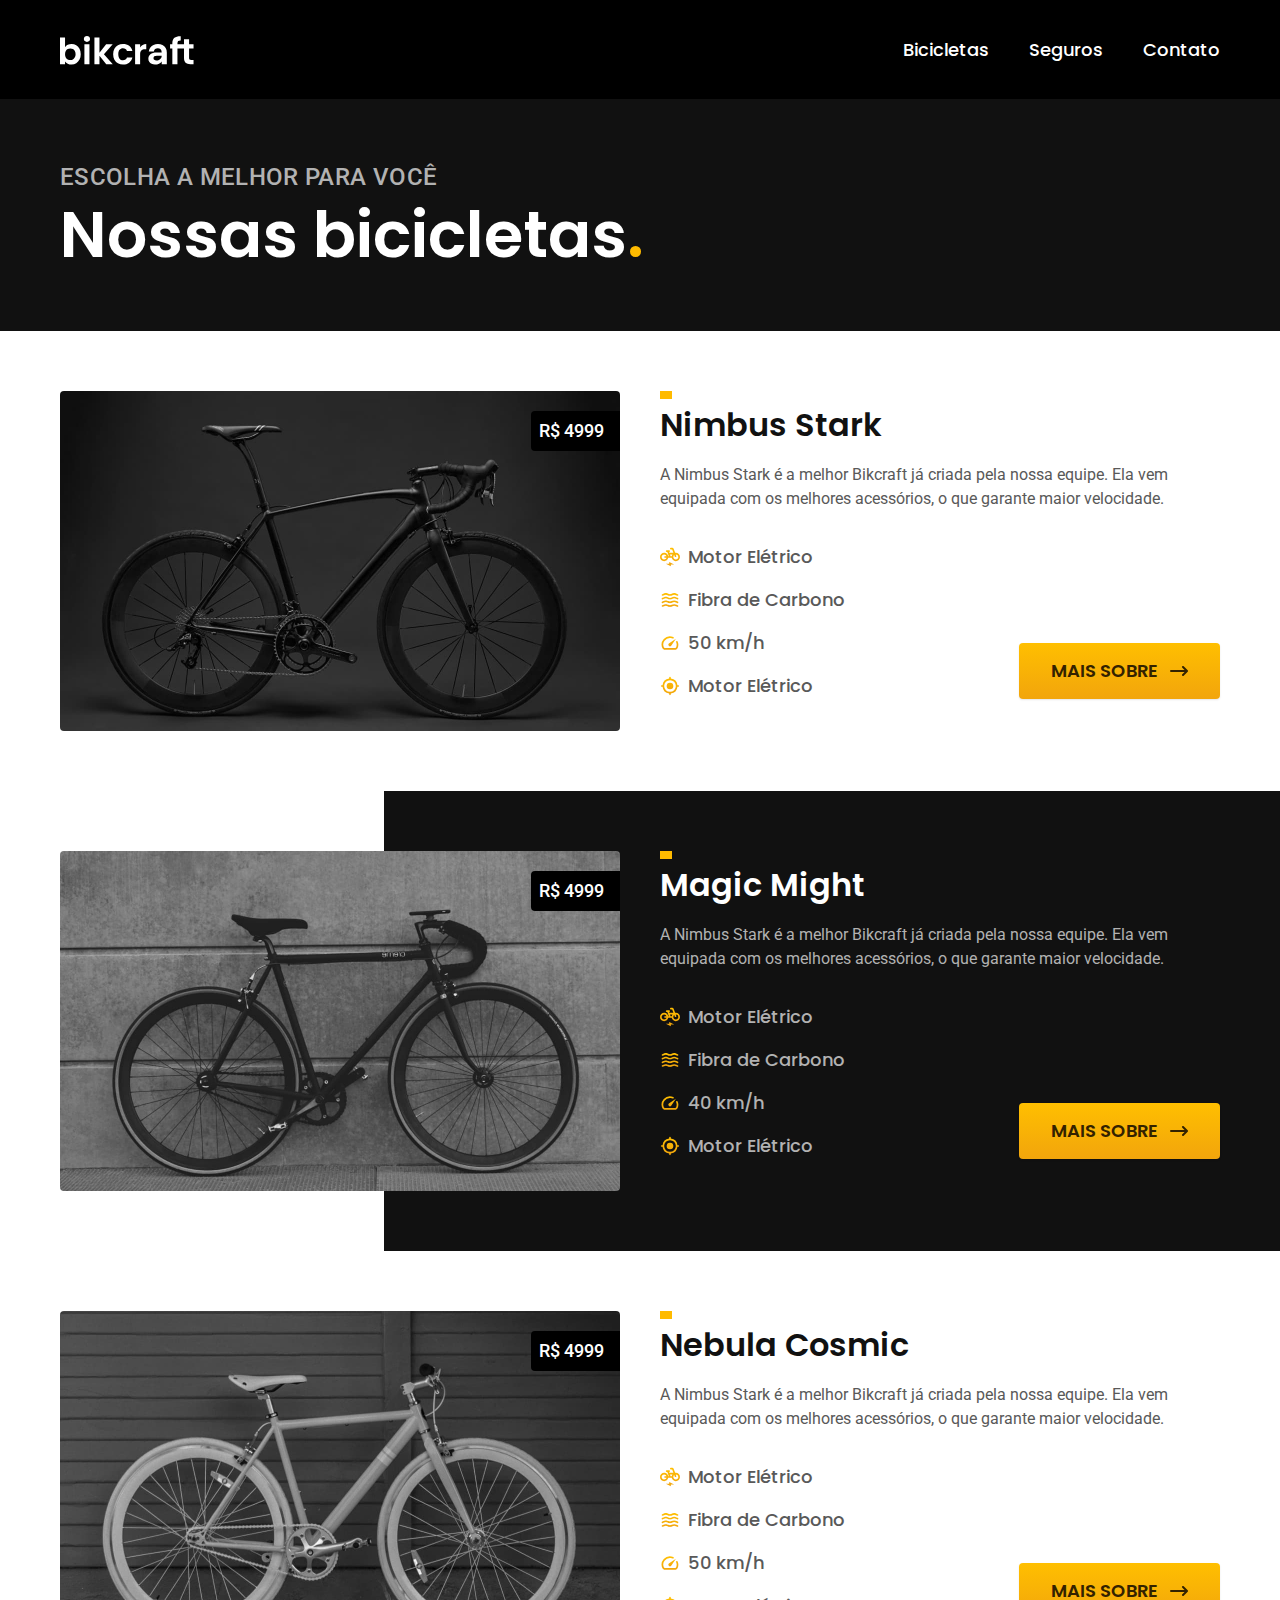
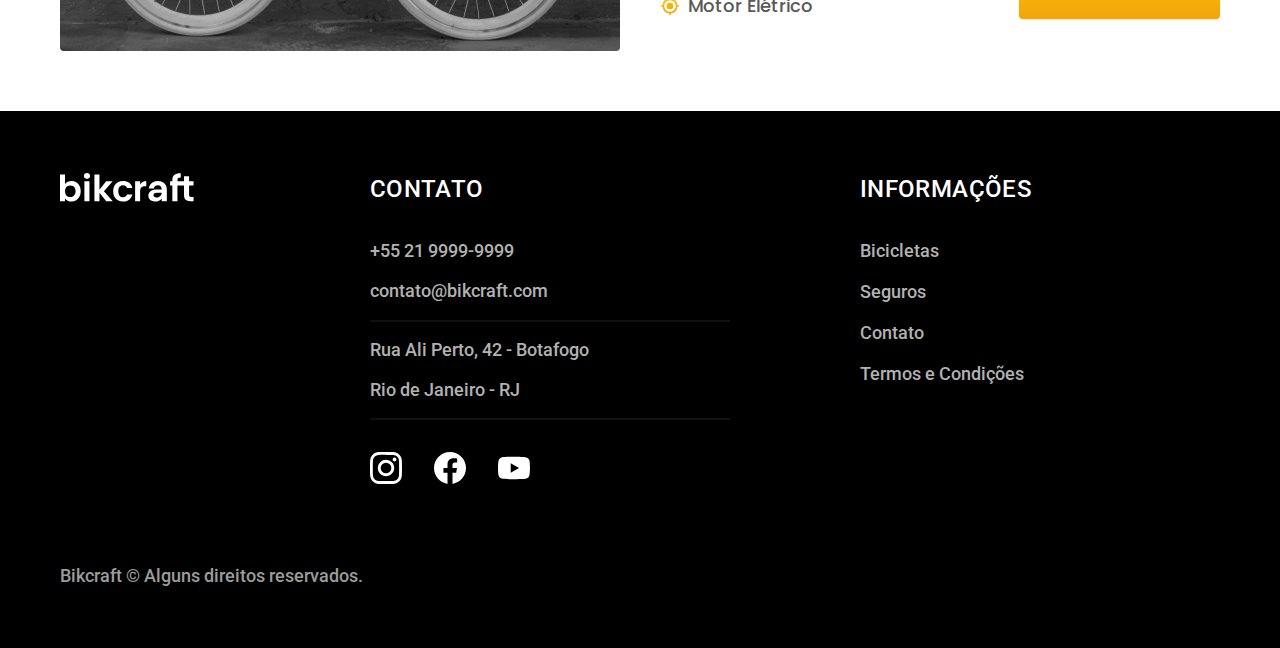
==== bikcraft/bicicletas.html @ 527eee47 "Commit termos e bicicletas" ====
<!DOCTYPE html>
<html lang="pt-br">

<head>
    <meta charset="UTF-8">
    <meta name="viewport" content="width=device-width, initial-scale=1.0">
    <link rel="stylesheet" href="./css/style.css">

    <title>Bikcraft - Bicicletas </title>
    <meta name="description" content="Termos e Condições.">

    <link rel="stylesheet" href="./css/style.css">
</head>

<body id="bicicletas">
    <header class="header-bg">
        <div class="header container">
            <a href="./"><img src="./img/bikcraft.svg" alt="Bikcraft"></a>
            <nav aria-label="primaria">
                <ul class="header-menu">
                    <li><a class="cor-w font-1-m" href="./bicicletas.html">Bicicletas</a></li>
                    <li><a class="cor-w font-1-m" href="./seguros.html">Seguros</a></li>
                    <li><a class="cor-w font-1-m" href="./contato.html">Contato</a></li>
                </ul>
            </nav>
        </div>
    </header>

    <main>
        <div class="titulo-bg">
            <div class="titulo container">
                <p class="font-2-l-b cor-5">Escolha a melhor para você</p>
                <h1 class="font-1-xxl cor-w">Nossas bicicletas<span class="cor-p1">.</span></h1>
            </div>
        </div>

        <div class="bicicletas-bg">
            <div class="bicicletas container">
                <div class="bicicletas-imagem">
                    <img src="./img/bicicletas/nimbus.jpg" alt="Bicicleta Preta">
                    <span class="font-2-m cor-w">R$ 4999</span>
                </div>
                <div class="bicicletas-conteudo">
                    <h2 class="font-1-xl">Nimbus Stark</h2>
                    <p class="font-2-s cor-8">A Nimbus Stark é a melhor Bikcraft já criada pela nossa equipe. Ela vem
                        equipada com os melhores
                        acessórios, o que garante maior velocidade.</p>
                    <ul class="font-1-m cor-8">
                        <li><img src="./img/icones/eletrica.svg" alt="">Motor Elétrico</li>
                        <li><img src="./img/icones/carbono.svg" alt="">Fibra de Carbono</li>
                        <li><img src="./img/icones/velocidade.svg" alt="">50 km/h</li>
                        <li><img src="./img/icones/rastreador.svg" alt="">Motor Elétrico</li>
                    </ul>
                    <a class="botao seta" href="./bicicletas/nimbus.html">Mais Sobre</a>
                </div>
            </div>
        </div>

        <div class="bicicletas-bg">
            <div class="bicicletas container">
                <div class="bicicletas-imagem">
                    <img src="./img/bicicletas/magic.jpg" alt="Bicicleta Preta">
                    <span class="font-2-m cor-w">R$ 4999</span>
                </div>
                <div class="bicicletas-conteudo">
                    <h2 class="font-1-xl cor-w">Magic Might</h2>
                    <p class="font-2-s cor-5">A Nimbus Stark é a melhor Bikcraft já criada pela nossa equipe. Ela vem
                        equipada com os melhores
                        acessórios, o que garante maior velocidade.</p>
                    <ul class="font-1-m cor-5">
                        <li><img src="./img/icones/eletrica.svg" alt="">Motor Elétrico</li>
                        <li><img src="./img/icones/carbono.svg" alt="">Fibra de Carbono</li>
                        <li><img src="./img/icones/velocidade.svg" alt="">40 km/h</li>
                        <li><img src="./img/icones/rastreador.svg" alt="">Motor Elétrico</li>
                    </ul>
                    <a class="botao seta" href="./bicicletas/magic.html">Mais Sobre</a>
                </div>
            </div>
        </div>

        <div class="bicicletas-bg">
            <div class="bicicletas container">
                <div class="bicicletas-imagem">
                    <img src="./img/bicicletas/nebula.jpg" alt="Bicicleta Preta">
                    <span class="font-2-m cor-w">R$ 4999</span>
                </div>
                <div class="bicicletas-conteudo">
                    <h2 class="font-1-xl">Nebula Cosmic</h2>
                    <p class="font-2-s cor-8">A Nimbus Stark é a melhor Bikcraft já criada pela nossa equipe. Ela vem
                        equipada com os melhores
                        acessórios, o que garante maior velocidade.</p>
                    <ul class="font-1-m cor-8">
                        <li><img src="./img/icones/eletrica.svg" alt="">Motor Elétrico</li>
                        <li><img src="./img/icones/carbono.svg" alt="">Fibra de Carbono</li>
                        <li><img src="./img/icones/velocidade.svg" alt="">50 km/h</li>
                        <li><img src="./img/icones/rastreador.svg" alt="">Motor Elétrico</li>
                    </ul>
                    <a class="botao seta" href="./bicicletas/nebula.html">Mais Sobre</a>
                </div>
            </div>
        </div>

    </main>

    <footer class="footer-bg">
        <div class="footer container">
            <img src="./img/bikcraft.svg" alt="Bikcraft">
            <div class="footer-contato">
                <h3 class="font-2-l-b cor-w">Contato</h3>
                <ul class="font-2-m cor-5">
                    <li><a class="font-2-m cor-5" href="tel:+552199999999">+55 21 9999-9999</a></li>
                    <li><a class="font-2-m cor-5" href="mailto:contato@bikcraft.com">contato@bikcraft.com</a></li>
                    <li class="font-2-m cor-5">Rua Ali Perto, 42 - Botafogo</li>
                    <li class="font-2-m cor-5">Rio de Janeiro - RJ</li>
                </ul>
                <div class="footer-redes">
                    <a href="./">
                        <img src="./img/redes/instagram.svg" alt="">
                    </a>
                    <a href="./">
                        <img src="./img/redes/facebook.svg" alt="">
                    </a>
                    <a href="./">
                        <img src="./img/redes/youtube.svg" alt="">
                    </a>
                </div>
            </div>
            <div class="footer-informacoes">
                <h3 class="font-2-l-b cor-w">Informações</h3>
                <nav>
                    <ul>
                        <li><a class="font-2-m cor-5" href="./bicicletas.html">Bicicletas</a></li>
                        <li><a class="font-2-m cor-5" href="./seguros.html">Seguros</a></li>
                        <li><a class="font-2-m cor-5" href="./contato.html">Contato</a></li>
                        <li><a class="font-2-m cor-5" href="./termos.html">Termos e Condições</a></li>
                    </ul>
                </nav>
            </div>
            <p class="footer-copy font-2-m cor-6">Bikcraft © Alguns direitos reservados.</p>
        </div>
    </footer>
</body>

</html>
---- bikcraft/css/style.css ----
@import url('https://fonts.googleapis.com/css2?family=Poppins:ital,wght@0,100;0,200;0,300;0,400;0,500;0,600;0,700;0,800;0,900;1,100;1,200;1,300;1,400;1,500;1,600;1,700;1,800;1,900&family=Roboto:ital,wght@0,100..900;1,100..900&display=swap');
@import "./utilidades/tipografia.css";
@import "./global/header.css";

@import "./global/global.css";
@import "./global/footer.css";

/* Home */
@import "./home/introducao.css";
@import "./home/tecnologia.css";
@import "./home/parceiros.css";
@import "./home/depoimento.css";

/* Bicicletas */
@import "./bicicletas/bicicletas-lista.css";
@import "./bicicletas/bicicletas.css";

/* Seguros */
@import "./seguros/seguros.css";

/* Termos */
@import "./termos/termos.css";

/* Utilidades */
@import "./utilidades/componentes.css";
@import "./utilidades/cores.css";
@import "./utilidades/tipografia.css"
---- bikcraft/css/style.css ----
@import url('https://fonts.googleapis.com/css2?family=Poppins:ital,wght@0,100;0,200;0,300;0,400;0,500;0,600;0,700;0,800;0,900;1,100;1,200;1,300;1,400;1,500;1,600;1,700;1,800;1,900&family=Roboto:ital,wght@0,100..900;1,100..900&display=swap');
@import "./utilidades/tipografia.css";
@import "./global/header.css";

@import "./global/global.css";
@import "./global/footer.css";

/* Home */
@import "./home/introducao.css";
@import "./home/tecnologia.css";
@import "./home/parceiros.css";
@import "./home/depoimento.css";

/* Bicicletas */
@import "./bicicletas/bicicletas-lista.css";
@import "./bicicletas/bicicletas.css";

/* Seguros */
@import "./seguros/seguros.css";

/* Termos */
@import "./termos/termos.css";

/* Utilidades */
@import "./utilidades/componentes.css";
@import "./utilidades/cores.css";
@import "./utilidades/tipografia.css"
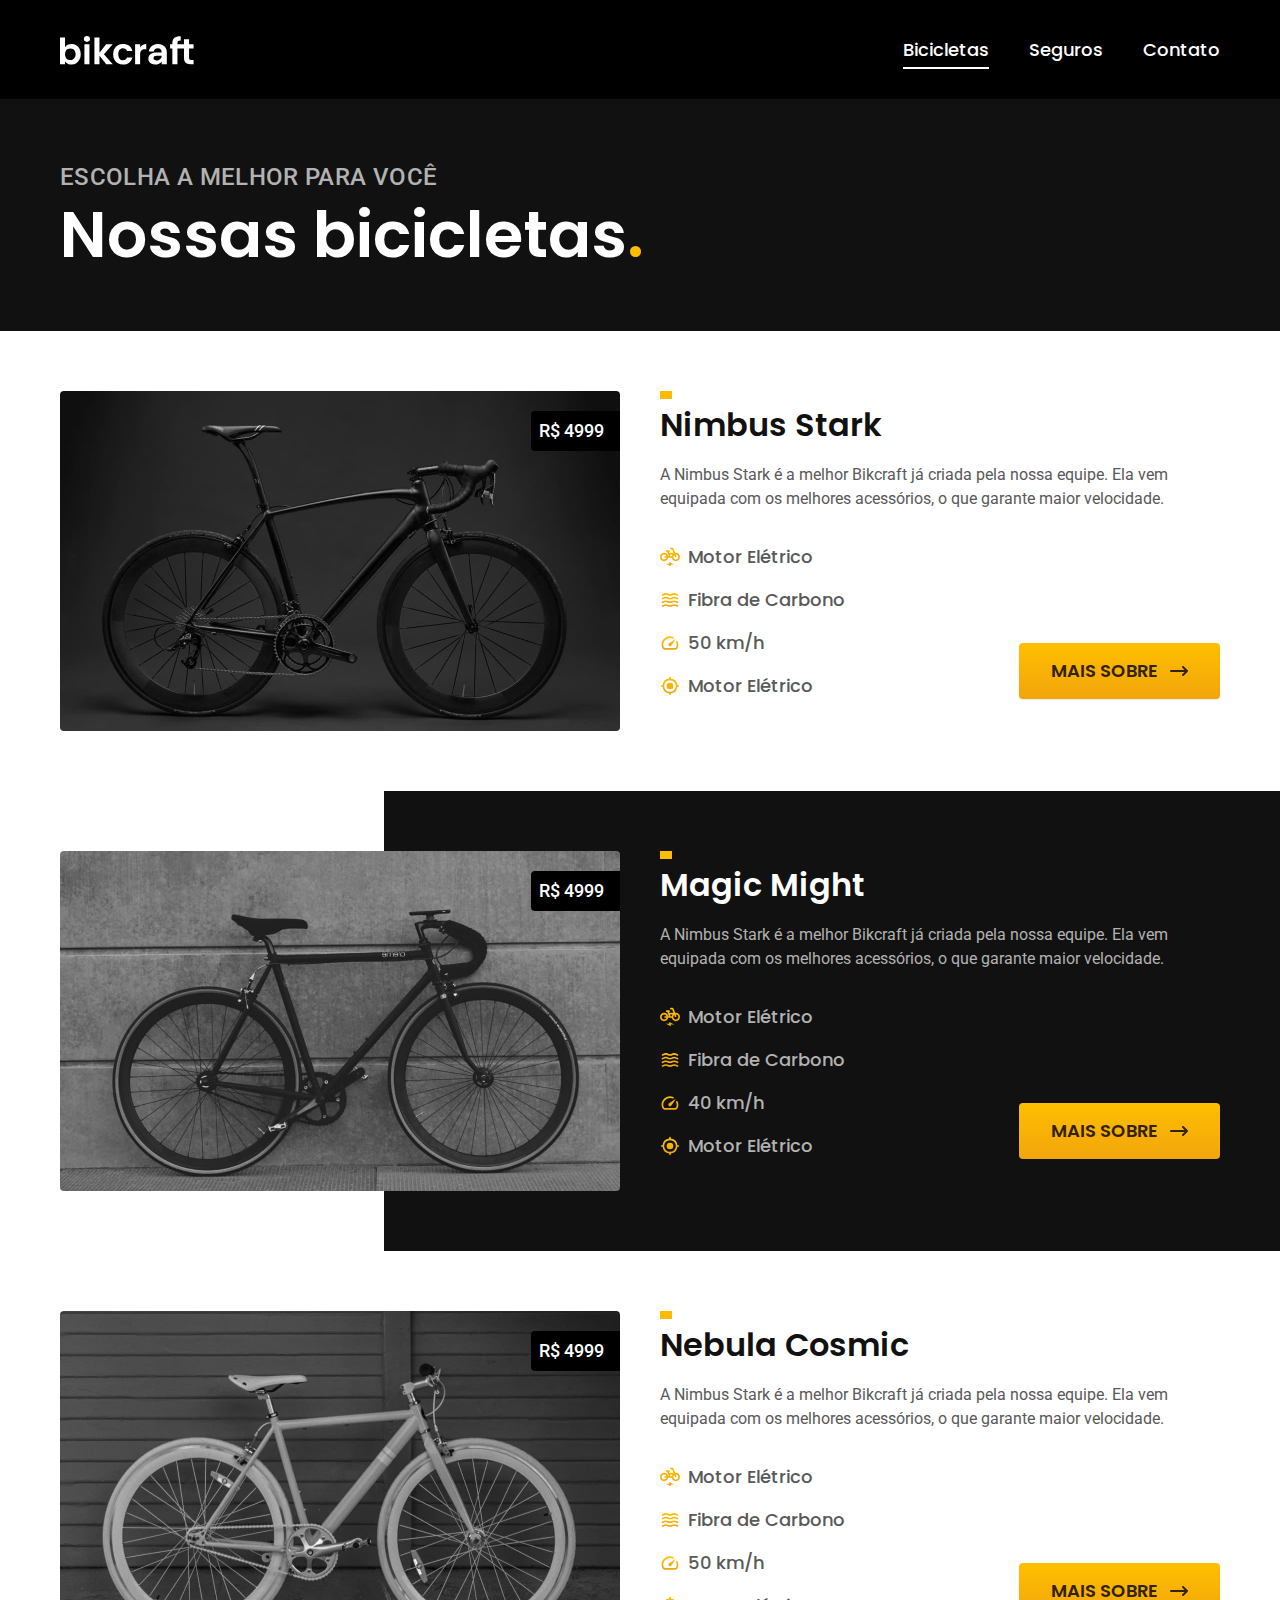
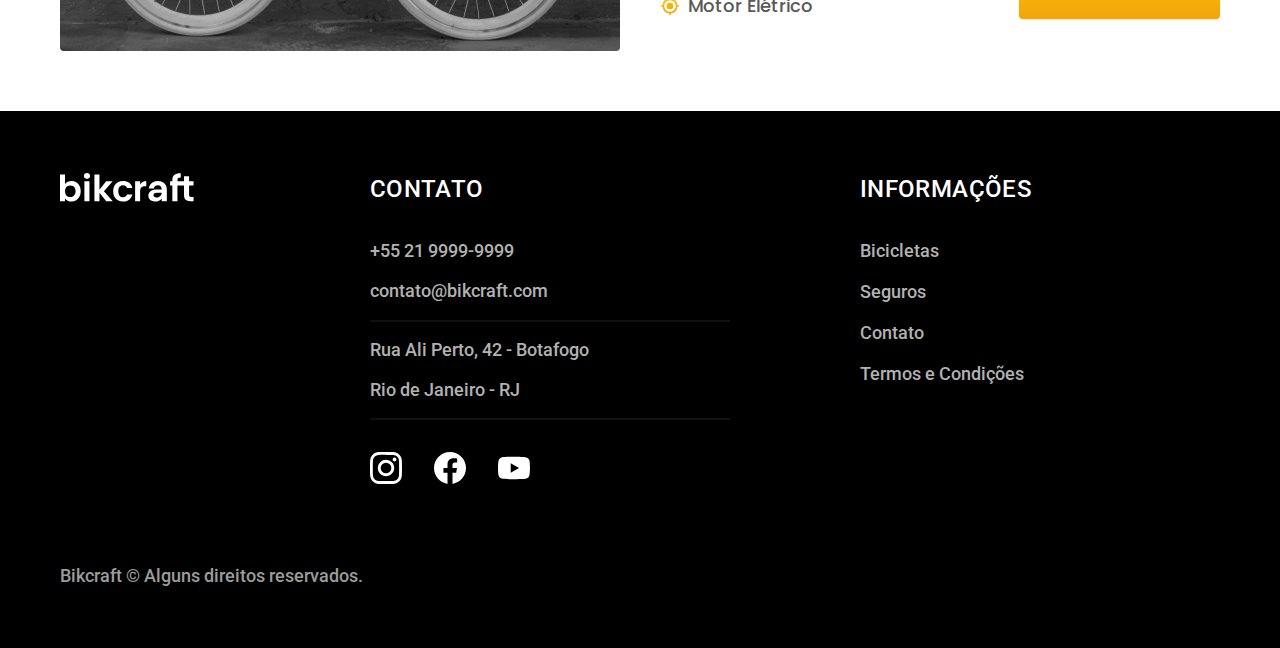
==== commit 8920af17: "otimizado para produção" ====
--- a/bikcraft/bicicletas.html
+++ b/bikcraft/bicicletas.html
@@ -4,18 +4,26 @@
 <head>
     <meta charset="UTF-8">
     <meta name="viewport" content="width=device-width, initial-scale=1.0">
-    <link rel="stylesheet" href="./css/style.css">
+  
+  <link rel="stylesheet" href="./css/style.css">
+  <link rel="icon" href="./favicon.svg" type="image/svg+xml">
 
     <title>Bikcraft - Bicicletas </title>
     <meta name="description" content="Termos e Condições.">
 
-    <link rel="stylesheet" href="./css/style.css">
+  
+  <link rel="stylesheet" href="./css/style.css">
+  <link rel="icon" href="./favicon.svg" type="image/svg+xml">
+  <script>
+    document.documentElement.classList.add('js');
+  </script>
 </head>
+
 
 <body id="bicicletas">
     <header class="header-bg">
         <div class="header container">
-            <a href="./"><img src="./img/bikcraft.svg" alt="Bikcraft"></a>
+            <a href="./index.html"><img src="./img/bikcraft.svg" alt="Bikcraft"></a>
             <nav aria-label="primaria">
                 <ul class="header-menu">
                     <li><a class="cor-w font-1-m" href="./bicicletas.html">Bicicletas</a></li>
@@ -139,6 +147,7 @@
             <p class="footer-copy font-2-m cor-6">Bikcraft © Alguns direitos reservados.</p>
         </div>
     </footer>
+  <script src="./js/script.js"></script>
 </body>
 
 </html>--- a/bikcraft/css/style.css
+++ b/bikcraft/css/style.css
@@ -15,8 +15,14 @@
 @import "./bicicletas/bicicletas-lista.css";
 @import "./bicicletas/bicicletas.css";
 
+/* Bicicleta */
+@import "./bicicleta/bicicleta.css";
+@import "./bicicleta/seguro.css";
+
 /* Seguros */
 @import "./seguros/seguros.css";
+@import "./seguros/perguntas.css";
+@import "./seguros/vantagens.css";
 
 /* Termos */
 @import "./termos/termos.css";
@@ -24,5 +30,13 @@
 /* Utilidades */
 @import "./utilidades/componentes.css";
 @import "./utilidades/cores.css";
-@import "./utilidades/tipografia.css"
+@import "./utilidades/tipografia.css";
+@import "./utilidades/formulario.css";
+@import "./utilidades/animacao.css";
 
+/* Contato */
+@import "./contato/contato.css";
+@import "./contato/lojas.css";
+
+/* Orçamento */
+@import "./orcamento/orcamento.css"--- a/bikcraft/css/style.css
+++ b/bikcraft/css/style.css
@@ -15,8 +15,14 @@
 @import "./bicicletas/bicicletas-lista.css";
 @import "./bicicletas/bicicletas.css";
 
+/* Bicicleta */
+@import "./bicicleta/bicicleta.css";
+@import "./bicicleta/seguro.css";
+
 /* Seguros */
 @import "./seguros/seguros.css";
+@import "./seguros/perguntas.css";
+@import "./seguros/vantagens.css";
 
 /* Termos */
 @import "./termos/termos.css";
@@ -24,5 +30,13 @@
 /* Utilidades */
 @import "./utilidades/componentes.css";
 @import "./utilidades/cores.css";
-@import "./utilidades/tipografia.css"
+@import "./utilidades/tipografia.css";
+@import "./utilidades/formulario.css";
+@import "./utilidades/animacao.css";
 
+/* Contato */
+@import "./contato/contato.css";
+@import "./contato/lojas.css";
+
+/* Orçamento */
+@import "./orcamento/orcamento.css"